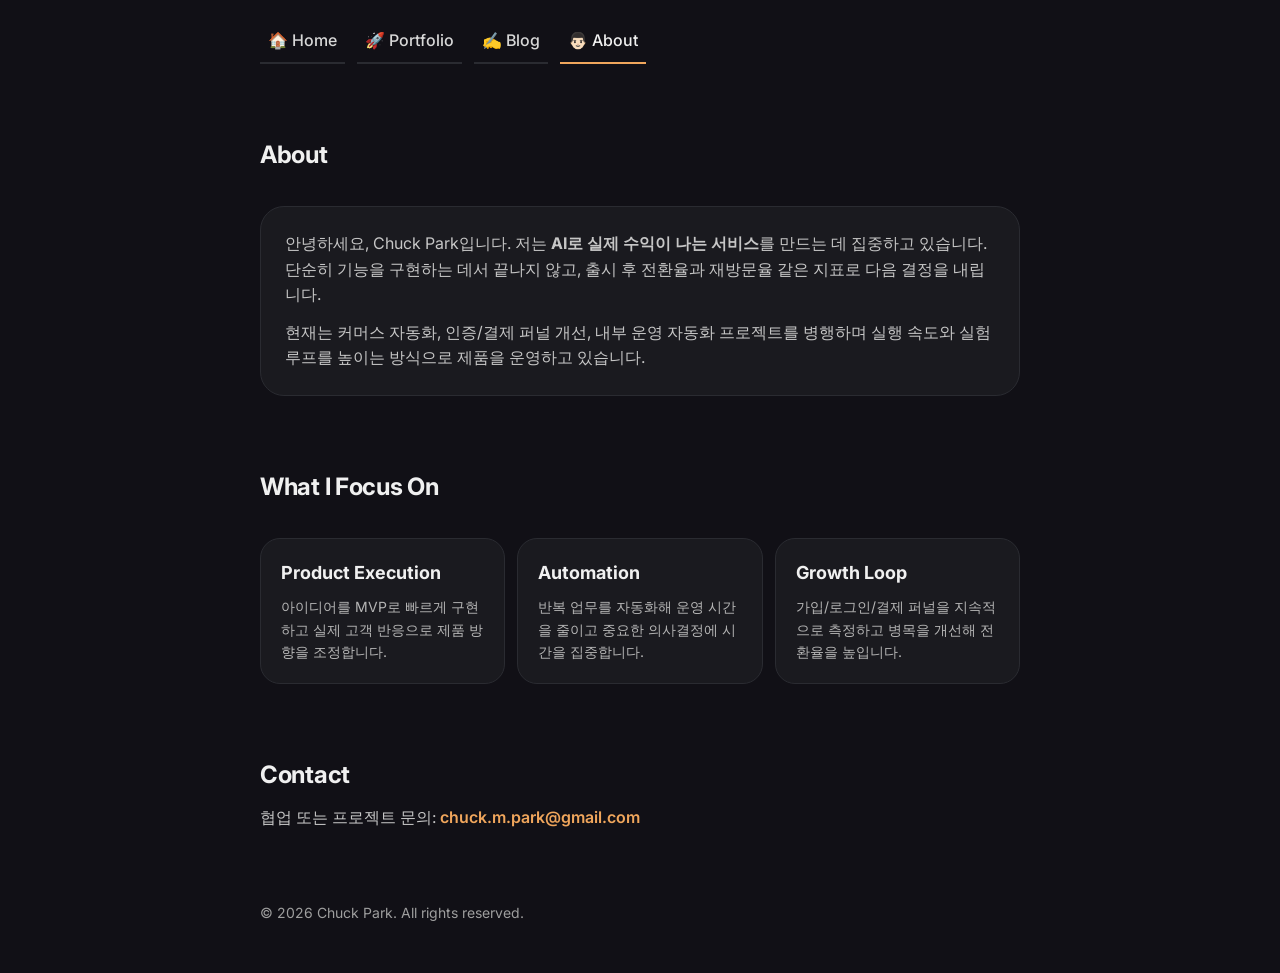
==== about.html @ 830f3691 "fix: simplify about and portfolio layout" ====
<!doctype html>
<html lang="ko">
  <head>
    <meta charset="UTF-8" />
    <meta name="viewport" content="width=device-width, initial-scale=1.0" />
    <title>About — Chuck Park</title>
    <meta name="description" content="Chuck Park 소개 페이지" />

    <link rel="preconnect" href="https://fonts.gstatic.com" />
    <link rel="preload" href="https://fonts.googleapis.com/css2?family=Inter:wght@400;500;600;700&display=swap" as="style" />
    <link href="https://fonts.googleapis.com/css2?family=Inter:wght@400;500;600;700&display=swap" rel="stylesheet" />
    <link rel="stylesheet" href="./styles.css" />
  </head>

  <body class="page-content-only">
    <div class="global-cover">
      <img src="./assets/cover-seoul.jpg" alt="cover" />
    </div>

    <div class="global-content">
      <section class="author">
        <div class="container">
          <div class="author-box">
            <div class="author-info">
              <div class="author-meta">
                <a class="author-avatar" href="./about.html">
                  <img src="./assets/profile.jpg" alt="Chuck Park" />
                </a>
                <h1 class="author-name">Chuck Park</h1>
                <span class="author-role">AI Product Builder</span>
              </div>
            </div>
            <p class="author-bio">
              AI로 제품을 빠르게 만들고, 사용자 반응을 바탕으로 지속적으로 개선합니다. 운영 자동화, 데이터 기반 실험을 중심으로 실제 서비스 운영 경험을 기록합니다.
            </p>
          </div>
        </div>
      </section>

      <header class="header">
        <div class="container">
          <nav class="main-nav">
            <ul class="nav-list">
              <li><a href="./index.html">🏠 Home</a></li>
              <li><a href="./portfolio.html">🚀 Portfolio</a></li>
              <li><a href="./blog.html">✍️ Blog</a></li>
              <li><a class="active" href="./about.html">👨🏻 About</a></li>
            </ul>
          </nav>
        </div>
      </header>

      <main class="content about-page">
        <section class="section">
          <div class="container">
            <div class="section-info">
              <div class="section-head">
                <h2 class="section-title">About</h2>
              </div>
            </div>

            <div class="about-section">
              <p>
                안녕하세요, Chuck Park입니다. 저는 <strong>AI로 실제 수익이 나는 서비스</strong>를 만드는 데 집중하고 있습니다.
                단순히 기능을 구현하는 데서 끝나지 않고, 출시 후 전환율과 재방문율 같은 지표로 다음 결정을 내립니다.
              </p>
              <p>
                현재는 커머스 자동화, 인증/결제 퍼널 개선, 내부 운영 자동화 프로젝트를 병행하며
                실행 속도와 실험 루프를 높이는 방식으로 제품을 운영하고 있습니다.
              </p>
            </div>
          </div>
        </section>

        <section class="section">
          <div class="container">
            <div class="section-info">
              <div class="section-head">
                <h2 class="section-title">What I Focus On</h2>
              </div>
            </div>

            <div class="about-grid">
              <article class="about-card">
                <h3>Product Execution</h3>
                <p>아이디어를 MVP로 빠르게 구현하고 실제 고객 반응으로 제품 방향을 조정합니다.</p>
              </article>

              <article class="about-card">
                <h3>Automation</h3>
                <p>반복 업무를 자동화해 운영 시간을 줄이고 중요한 의사결정에 시간을 집중합니다.</p>
              </article>

              <article class="about-card">
                <h3>Growth Loop</h3>
                <p>가입/로그인/결제 퍼널을 지속적으로 측정하고 병목을 개선해 전환율을 높입니다.</p>
              </article>
            </div>
          </div>
        </section>

        <section class="section contact">
          <div class="container">
            <h2 class="section-title">Contact</h2>
            <p>협업 또는 프로젝트 문의: <a href="mailto:chuck.m.park@gmail.com">chuck.m.park@gmail.com</a></p>
          </div>
        </section>
      </main>

      <footer class="footer">
        <div class="container">
          <p>© <span id="year"></span> Chuck Park. All rights reserved.</p>
        </div>
      </footer>
    </div>

    <script>
      document.getElementById('year').textContent = new Date().getFullYear();
    </script>
  </body>
</html>
---- styles.css ----
:root {
  --primary: #f0a65c;
  --white: #f0f0f0;
  --bg: #111016;
  --bg-alt: #1a1a1f;
  --line: #2a2b31;
  --text: #f0f0f0;
  --muted: #9e9e9e;
}

* { box-sizing: border-box; }

body {
  margin: 0;
  font-family: Inter, -apple-system, BlinkMacSystemFont, "Segoe UI", sans-serif;
  font-size: 16px;
  line-height: 1.6;
  color: var(--text);
  background: var(--bg);
}

.container {
  max-width: 792px;
  margin: 0 auto;
  padding: 0 16px;
}

a {
  color: inherit;
  text-decoration: none;
  transition: .2s ease;
}

a:hover { opacity: .86; }

.global-cover {
  background: var(--bg-alt);
}

.global-cover img {
  width: 100%;
  height: 320px;
  object-fit: cover;
  display: block;
  filter: saturate(.9) brightness(.82);
}

.global-content { background: var(--bg); }

.page-content-only .global-cover,
.page-content-only .author {
  display: none;
}

.page-content-only .header {
  padding-top: 20px;
}

.page-content-only .content {
  margin-top: 8px;
}

.author {
  position: relative;
  margin-top: -64px;
}

.author-box {
  border: 1px solid var(--line);
  border-radius: 24px;
  padding: 24px;
  background: var(--bg-alt);
}

.author-info {
  display: flex;
  justify-content: space-between;
  align-items: flex-end;
  gap: 12px;
  margin-bottom: 16px;
}

.author-avatar {
  width: 128px;
  height: 128px;
  border-radius: 50%;
  border: 4px solid var(--bg-alt);
  display: block;
  overflow: hidden;
  margin-bottom: 12px;
  background: var(--bg);
}

.author-avatar img {
  width: 100%;
  height: 100%;
  object-fit: cover;
  display: block;
}

.author-name {
  font-size: 28px;
  line-height: 1.2;
  margin: 0 0 4px;
}

.author-role {
  color: var(--muted);
  font-weight: 500;
}

.author-bio {
  margin: 0;
  color: #c3c3c3;
}

.cta-button {
  border: 1px solid var(--line);
  border-radius: 8px;
  padding: 12px 20px;
  font-weight: 500;
  white-space: nowrap;
  background: #15151a;
}

.cta-button:hover { background: #202025; }

.header {
  padding-top: 32px;
}

.main-nav {
  overflow-x: auto;
  -ms-overflow-style: none;
  scrollbar-width: none;
}

.main-nav::-webkit-scrollbar { display: none; }

.nav-list {
  list-style: none;
  margin: 0;
  padding: 0;
  display: flex;
  gap: 12px;
  min-width: max-content;
}

.nav-list a {
  display: block;
  padding: 8px;
  border-bottom: 2px solid var(--line);
  font-size: 16px;
  font-weight: 500;
  color: #d8d8d8;
}

.nav-list a:hover,
.nav-list a.active {
  border-color: var(--primary);
  color: var(--white);
}

.content {
  margin-top: 16px;
}

.section {
  margin: 80px 0;
}

.section-info {
  margin-bottom: 32px;
}

.section-head {
  display: flex;
  justify-content: space-between;
  align-items: center;
  gap: 12px;
}

.section-title {
  margin: 0;
  font-size: 24px;
  letter-spacing: -0.3px;
}

.section-link {
  font-size: 16px;
  color: #b5b5b5;
}

.project-grid {
  display: grid;
  grid-template-columns: repeat(2, minmax(0, 1fr));
  gap: 16px;
}

.project-card {
  position: relative;
  border: 1px solid var(--line);
  border-radius: 24px;
  padding: 24px;
  transition: .2s ease;
  background: var(--bg-alt);
}

.project-card-link {
  position: absolute;
  inset: 0;
  border-radius: inherit;
  z-index: 3;
}

.project-card:hover {
  background: #202025;
  transform: translateY(-2px);
}

.project-info h3 {
  margin: 0 0 8px;
  font-size: 18px;
  line-height: 1.35;
}

.project-info p {
  margin: 0;
  font-size: 14px;
  color: #b5b5b5;
}

.project-image {
  margin-top: 20px;
  border-radius: 8px;
  overflow: hidden;
  aspect-ratio: 16/9;
  background: var(--bg);
}

.project-image img {
  width: 100%;
  height: 100%;
  object-fit: cover;
  display: block;
}

.project-image--contain {
  background: #ffffff;
}

.project-image--contain img {
  object-fit: contain;
  object-position: center;
  padding: 6px;
}

.testimonials {
  overflow: hidden;
}

.testimonial-row {
  display: grid;
  grid-template-columns: repeat(3, minmax(0, 1fr));
  gap: 12px;
}

.testimonial-item {
  border-radius: 24px;
  box-shadow: 0 20px 62px rgba(0,0,0,.25);
  padding: 24px;
  background: var(--bg-alt);
  border: 1px solid var(--line);
}

.quote {
  margin: 0 0 16px;
  color: #c6c6c6;
}

.client {
  font-size: 14px;
  color: #9b9b9b;
  font-weight: 500;
}

.article-list {
  display: grid;
  gap: 12px;
}

.feed-status {
  margin: 10px 2px 0;
  font-size: 14px;
  color: #9d9d9d;
}

.feed-status a {
  color: var(--primary);
  font-weight: 600;
}

.article-small {
  border: 1px solid var(--line);
  border-radius: 24px;
  padding: 22px;
  transition: .2s ease;
  background: var(--bg-alt);
}

.article-small:hover { background: #202025; }

.article-small h3 {
  margin: 0 0 8px;
  font-size: 18px;
  line-height: 1.35;
}

.article-small p {
  margin: 0;
  color: #b5b5b5;
  font-size: 14px;
}

.article-meta {
  margin-top: 10px;
  font-size: 13px;
  color: #8e8e8e;
}

.subscribe-box {
  border: 1px solid var(--line);
  border-radius: 24px;
  padding: 24px;
  background: var(--bg-alt);
}

.subscribe-box .section-title {
  font-size: 18px;
  line-height: 1.45;
  letter-spacing: -0.1px;
  margin-bottom: 14px;
  color: #e8e8e8;
}

.subscribe-description {
  margin: 10px 0 16px;
  color: #c6c6c6;
}

.subscribe-form {
  display: flex;
  gap: 10px;
  margin-top: 8px;
}

.subscribe-input {
  flex: 1;
  min-width: 0;
  border: 1px solid var(--line);
  border-radius: 8px;
  background: #15151a;
  color: var(--text);
  padding: 12px 14px;
  font-size: 14px;
}

.subscribe-input::placeholder {
  color: #8e8e8e;
}

.subscribe-button {
  border: 1px solid var(--primary);
  background: var(--primary);
  color: #1a1a1a;
  font-weight: 700;
  border-radius: 8px;
  padding: 12px 16px;
  font-size: 14px;
  cursor: pointer;
}

.subscribe-button:hover {
  filter: brightness(1.05);
}

.subscribe-privacy {
  margin: 12px 0 8px;
  font-size: 13px;
  color: #9f9f9f;
}

.subscribe-rss {
  margin: 0;
  font-size: 14px;
}

.subscribe-rss a {
  color: var(--primary);
  font-weight: 600;
}

.screen-reader-text {
  position: absolute !important;
  width: 1px;
  height: 1px;
  padding: 0;
  margin: -1px;
  overflow: hidden;
  clip: rect(0, 0, 0, 0);
  border: 0;
}

.about-page .section {
  margin: 72px 0;
}

.about-section {
  border: 1px solid var(--line);
  border-radius: 24px;
  padding: 24px;
  background: var(--bg-alt);
}

.about-section p {
  margin: 0 0 12px;
  color: #c6c6c6;
}

.about-section p:last-child {
  margin-bottom: 0;
}

.about-grid {
  display: grid;
  grid-template-columns: repeat(3, minmax(0, 1fr));
  gap: 12px;
}

.about-card {
  border: 1px solid var(--line);
  border-radius: 20px;
  padding: 20px;
  background: var(--bg-alt);
}

.about-card h3 {
  margin: 0 0 8px;
  font-size: 18px;
}

.about-card p {
  margin: 0;
  font-size: 14px;
  color: #b5b5b5;
}

.contact p { margin-top: 10px; color: #c6c6c6; }
.contact a { color: var(--primary); font-weight: 600; }

.footer {
  margin: 48px 0;
  color: var(--muted);
  font-size: 14px;
}

.footer-inner {
  display: flex;
  align-items: center;
  justify-content: space-between;
  gap: 12px;
}

.footer p { margin: 0; }

.footer-rss {
  width: 34px;
  height: 34px;
  display: inline-flex;
  align-items: center;
  justify-content: center;
  border: 1px solid var(--line);
  border-radius: 50%;
  color: #a8a8a8;
  background: var(--bg-alt);
}

.footer-rss svg {
  width: 18px;
  height: 18px;
  fill: currentColor;
}

.footer-rss:hover {
  color: var(--primary);
  border-color: var(--primary);
}

@media (max-width: 900px) {
  .project-grid { grid-template-columns: 1fr; }
  .testimonial-row { grid-template-columns: 1fr; }
  .about-grid { grid-template-columns: 1fr; }
}

@media (max-width: 576px) {
  .global-cover img { height: 210px; }
  .author { margin-top: -44px; }
  .author-box { padding: 20px; border-radius: 16px; }
  .author-info { flex-direction: column; align-items: flex-start; }
  .author-avatar { width: 108px; height: 108px; }
  .author-name { font-size: 24px; }
  .section { margin: 60px 0; }
  .section-title { font-size: 20px; }
  .project-card,
  .testimonial-item,
  .article-small,
  .subscribe-box { border-radius: 16px; padding: 20px; }

  .subscribe-form {
    flex-direction: column;
  }

  .subscribe-button {
    width: 100%;
  }

  .footer-inner {
    flex-direction: column;
    align-items: flex-start;
  }
}
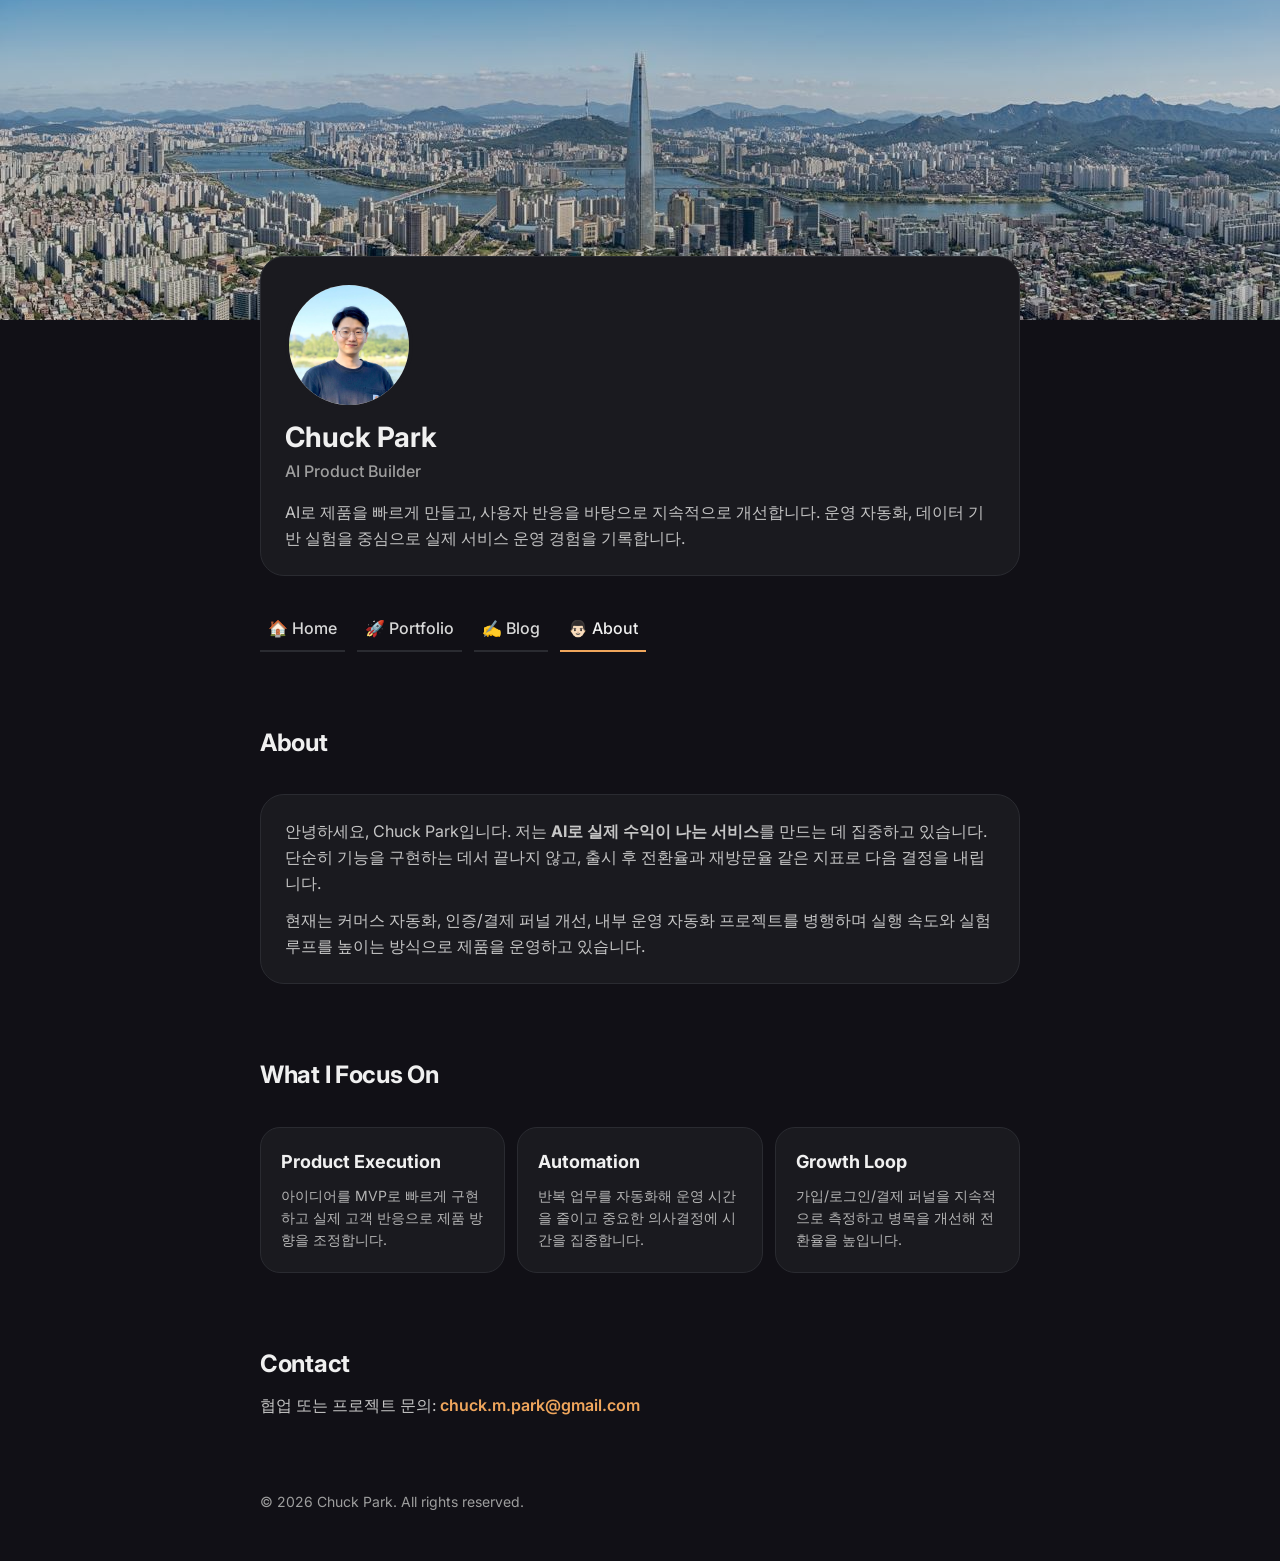
==== commit 276086f5: "feat: switch home navigation to tabbed sections" ====
--- a/about.html
+++ b/about.html
@@ -12,7 +12,7 @@
     <link rel="stylesheet" href="./styles.css" />
   </head>
 
-  <body class="page-content-only">
+  <body>
     <div class="global-cover">
       <img src="./assets/cover-seoul.jpg" alt="cover" />
     </div>
--- a/styles.css
+++ b/styles.css
@@ -46,19 +46,6 @@
 }
 
 .global-content { background: var(--bg); }
-
-.page-content-only .global-cover,
-.page-content-only .author {
-  display: none;
-}
-
-.page-content-only .header {
-  padding-top: 20px;
-}
-
-.page-content-only .content {
-  margin-top: 8px;
-}
 
 .author {
   position: relative;
@@ -163,6 +150,14 @@
 
 .content {
   margin-top: 16px;
+}
+
+.tab-panel[hidden] {
+  display: none !important;
+}
+
+.tab-panel .section:first-child {
+  margin-top: 0;
 }
 
 .section {
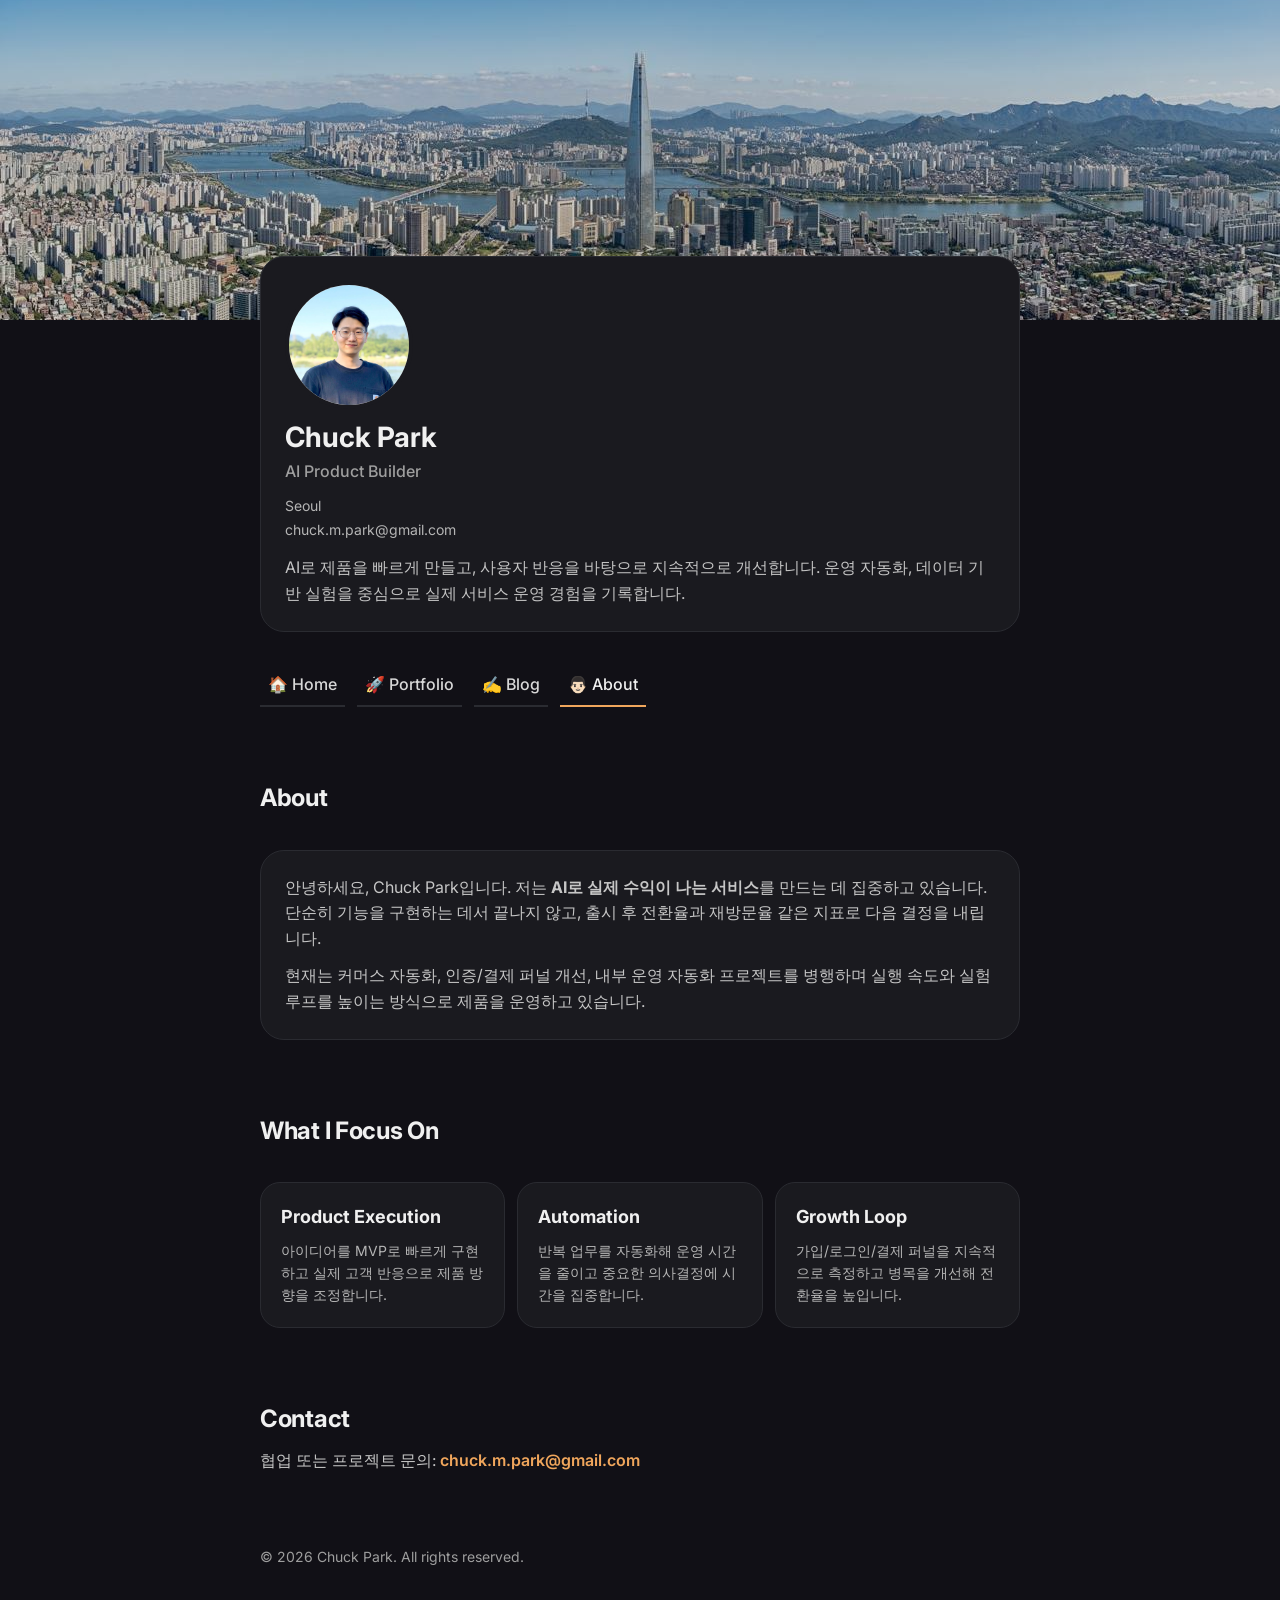
==== commit c14e1bc7: "feat: add author location and email metadata" ====
--- a/about.html
+++ b/about.html
@@ -28,6 +28,10 @@
                 </a>
                 <h1 class="author-name">Chuck Park</h1>
                 <span class="author-role">AI Product Builder</span>
+                <div class="author-details">
+                  <span class="author-detail">Seoul</span>
+                  <a class="author-detail author-detail-link" href="mailto:chuck.m.park@gmail.com">chuck.m.park@gmail.com</a>
+                </div>
               </div>
             </div>
             <p class="author-bio">
--- a/styles.css
+++ b/styles.css
@@ -96,6 +96,27 @@
   font-weight: 500;
 }
 
+.author-details {
+  display: flex;
+  flex-direction: column;
+  gap: 4px;
+  margin-top: 12px;
+}
+
+.author-detail {
+  color: #b5b5b5;
+  font-size: 14px;
+  line-height: 1.4;
+}
+
+.author-detail-link {
+  width: fit-content;
+}
+
+.author-detail-link:hover {
+  color: var(--white);
+}
+
 .author-bio {
   margin: 0;
   color: #c3c3c3;
@@ -157,7 +178,7 @@
 }
 
 .tab-panel .section:first-child {
-  margin-top: 0;
+  margin-top: 64px;
 }
 
 .section {
@@ -173,6 +194,11 @@
   justify-content: space-between;
   align-items: center;
   gap: 12px;
+}
+
+.tab-panel-link-row {
+  justify-content: flex-end;
+  margin-bottom: 20px;
 }
 
 .section-title {
@@ -323,89 +349,6 @@
   color: #8e8e8e;
 }
 
-.subscribe-box {
-  border: 1px solid var(--line);
-  border-radius: 24px;
-  padding: 24px;
-  background: var(--bg-alt);
-}
-
-.subscribe-box .section-title {
-  font-size: 18px;
-  line-height: 1.45;
-  letter-spacing: -0.1px;
-  margin-bottom: 14px;
-  color: #e8e8e8;
-}
-
-.subscribe-description {
-  margin: 10px 0 16px;
-  color: #c6c6c6;
-}
-
-.subscribe-form {
-  display: flex;
-  gap: 10px;
-  margin-top: 8px;
-}
-
-.subscribe-input {
-  flex: 1;
-  min-width: 0;
-  border: 1px solid var(--line);
-  border-radius: 8px;
-  background: #15151a;
-  color: var(--text);
-  padding: 12px 14px;
-  font-size: 14px;
-}
-
-.subscribe-input::placeholder {
-  color: #8e8e8e;
-}
-
-.subscribe-button {
-  border: 1px solid var(--primary);
-  background: var(--primary);
-  color: #1a1a1a;
-  font-weight: 700;
-  border-radius: 8px;
-  padding: 12px 16px;
-  font-size: 14px;
-  cursor: pointer;
-}
-
-.subscribe-button:hover {
-  filter: brightness(1.05);
-}
-
-.subscribe-privacy {
-  margin: 12px 0 8px;
-  font-size: 13px;
-  color: #9f9f9f;
-}
-
-.subscribe-rss {
-  margin: 0;
-  font-size: 14px;
-}
-
-.subscribe-rss a {
-  color: var(--primary);
-  font-weight: 600;
-}
-
-.screen-reader-text {
-  position: absolute !important;
-  width: 1px;
-  height: 1px;
-  padding: 0;
-  margin: -1px;
-  overflow: hidden;
-  clip: rect(0, 0, 0, 0);
-  border: 0;
-}
-
 .about-page .section {
   margin: 72px 0;
 }
@@ -467,29 +410,6 @@
 }
 
 .footer p { margin: 0; }
-
-.footer-rss {
-  width: 34px;
-  height: 34px;
-  display: inline-flex;
-  align-items: center;
-  justify-content: center;
-  border: 1px solid var(--line);
-  border-radius: 50%;
-  color: #a8a8a8;
-  background: var(--bg-alt);
-}
-
-.footer-rss svg {
-  width: 18px;
-  height: 18px;
-  fill: currentColor;
-}
-
-.footer-rss:hover {
-  color: var(--primary);
-  border-color: var(--primary);
-}
 
 @media (max-width: 900px) {
   .project-grid { grid-template-columns: 1fr; }
@@ -508,16 +428,7 @@
   .section-title { font-size: 20px; }
   .project-card,
   .testimonial-item,
-  .article-small,
-  .subscribe-box { border-radius: 16px; padding: 20px; }
-
-  .subscribe-form {
-    flex-direction: column;
-  }
-
-  .subscribe-button {
-    width: 100%;
-  }
+  .article-small { border-radius: 16px; padding: 20px; }
 
   .footer-inner {
     flex-direction: column;
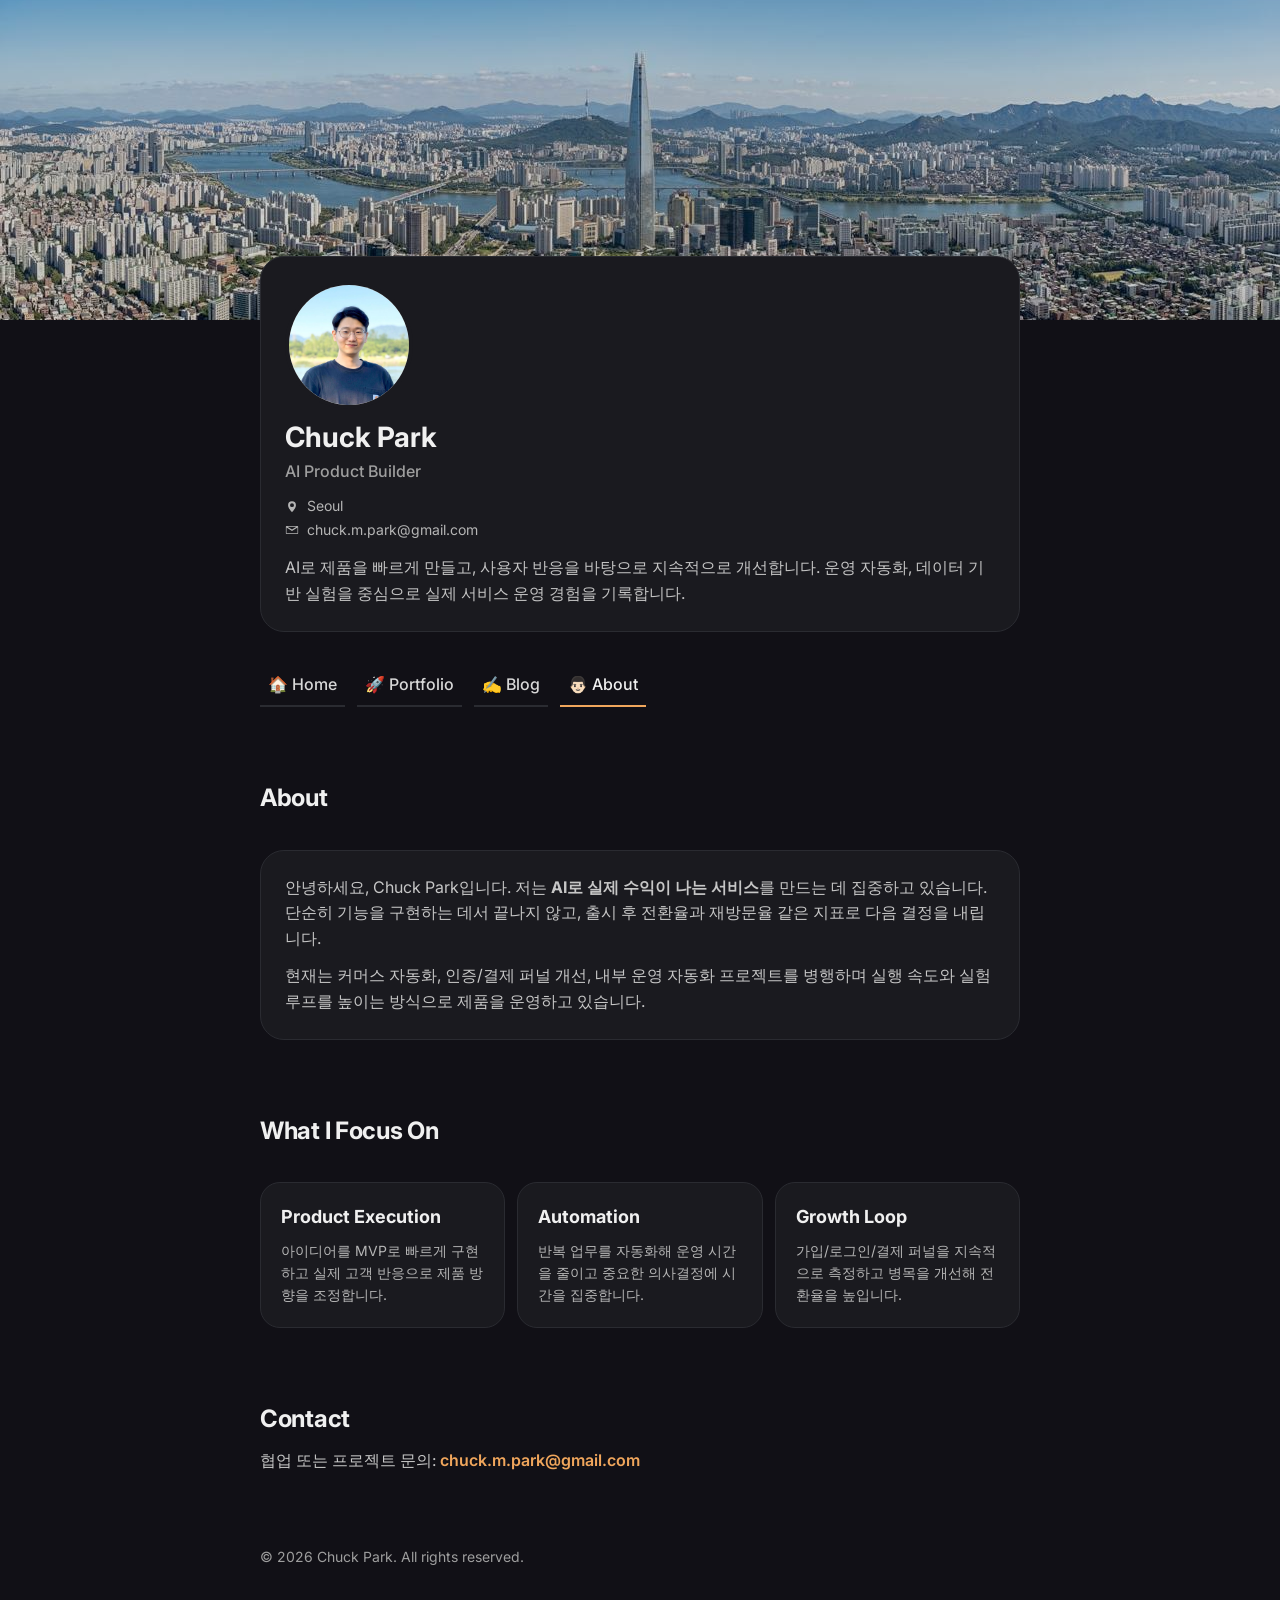
==== commit 0293fd32: "feat: add icons to author metadata" ====
--- a/about.html
+++ b/about.html
@@ -29,8 +29,18 @@
                 <h1 class="author-name">Chuck Park</h1>
                 <span class="author-role">AI Product Builder</span>
                 <div class="author-details">
-                  <span class="author-detail">Seoul</span>
-                  <a class="author-detail author-detail-link" href="mailto:chuck.m.park@gmail.com">chuck.m.park@gmail.com</a>
+                  <span class="author-detail">
+                    <svg class="author-detail-icon" viewBox="0 0 16 16" aria-hidden="true" focusable="false">
+                      <path d="M8 15s4.5-4.2 4.5-8A4.5 4.5 0 1 0 3.5 7c0 3.8 4.5 8 4.5 8Zm0-5.75A2.25 2.25 0 1 1 8 4.75a2.25 2.25 0 0 1 0 4.5Z" fill="currentColor"/>
+                    </svg>
+                    <span>Seoul</span>
+                  </span>
+                  <a class="author-detail author-detail-link" href="mailto:chuck.m.park@gmail.com">
+                    <svg class="author-detail-icon" viewBox="0 0 16 16" aria-hidden="true" focusable="false">
+                      <path d="M1.75 3.5h12.5c.41 0 .75.34.75.75v7.5a.75.75 0 0 1-.75.75H1.75A.75.75 0 0 1 1 11.75v-7.5c0-.41.34-.75.75-.75Zm0 1.55v6.7h12.5v-6.7L8.44 8.86a.75.75 0 0 1-.88 0L1.75 5.05Zm11.36-.8H2.89L8 7.56l5.11-3.31Z" fill="currentColor"/>
+                    </svg>
+                    <span>chuck.m.park@gmail.com</span>
+                  </a>
                 </div>
               </div>
             </div>
--- a/styles.css
+++ b/styles.css
@@ -104,9 +104,18 @@
 }
 
 .author-detail {
+  display: inline-flex;
+  align-items: center;
+  gap: 8px;
   color: #b5b5b5;
   font-size: 14px;
   line-height: 1.4;
+}
+
+.author-detail-icon {
+  width: 14px;
+  height: 14px;
+  flex: 0 0 14px;
 }
 
 .author-detail-link {
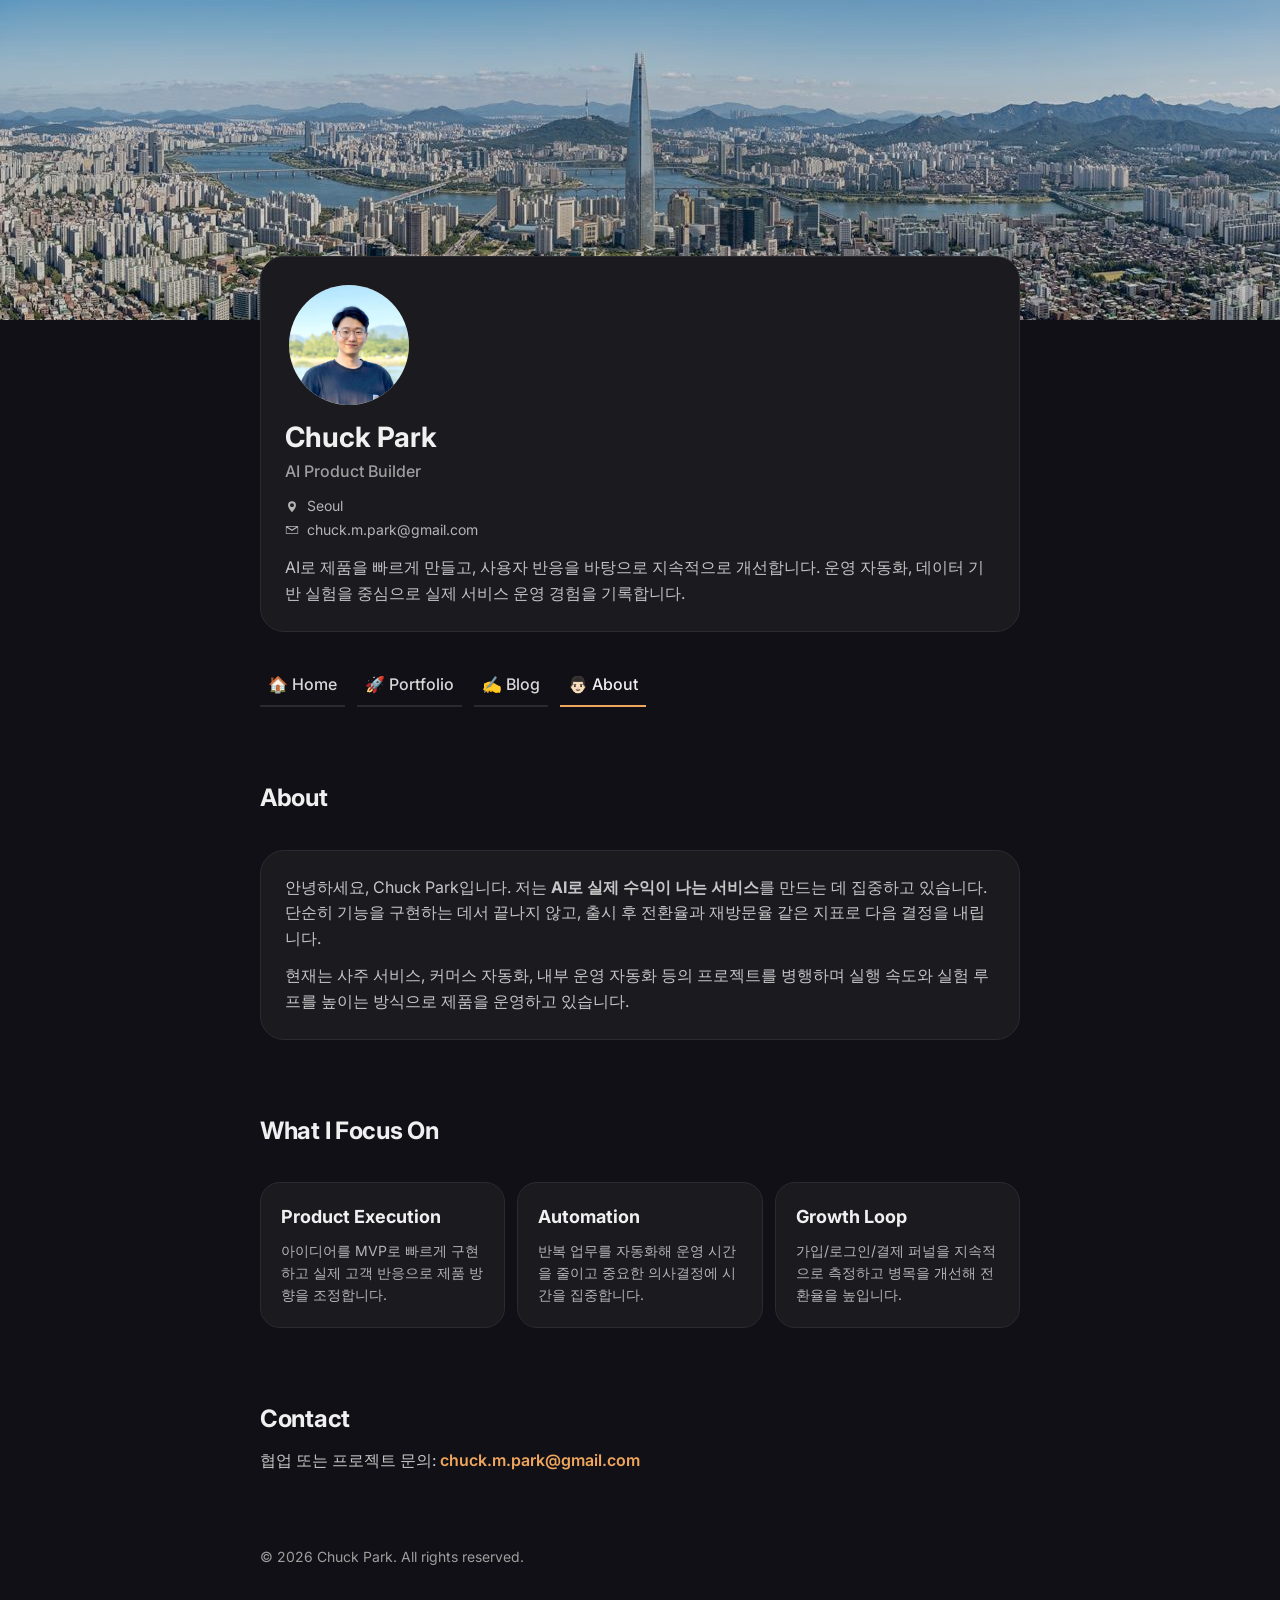
==== commit 268860b6: "fix: update current project description copy" ====
--- a/about.html
+++ b/about.html
@@ -79,7 +79,7 @@
                 단순히 기능을 구현하는 데서 끝나지 않고, 출시 후 전환율과 재방문율 같은 지표로 다음 결정을 내립니다.
               </p>
               <p>
-                현재는 커머스 자동화, 인증/결제 퍼널 개선, 내부 운영 자동화 프로젝트를 병행하며
+                현재는 사주 서비스, 커머스 자동화, 내부 운영 자동화 등의 프로젝트를 병행하며
                 실행 속도와 실험 루프를 높이는 방식으로 제품을 운영하고 있습니다.
               </p>
             </div>
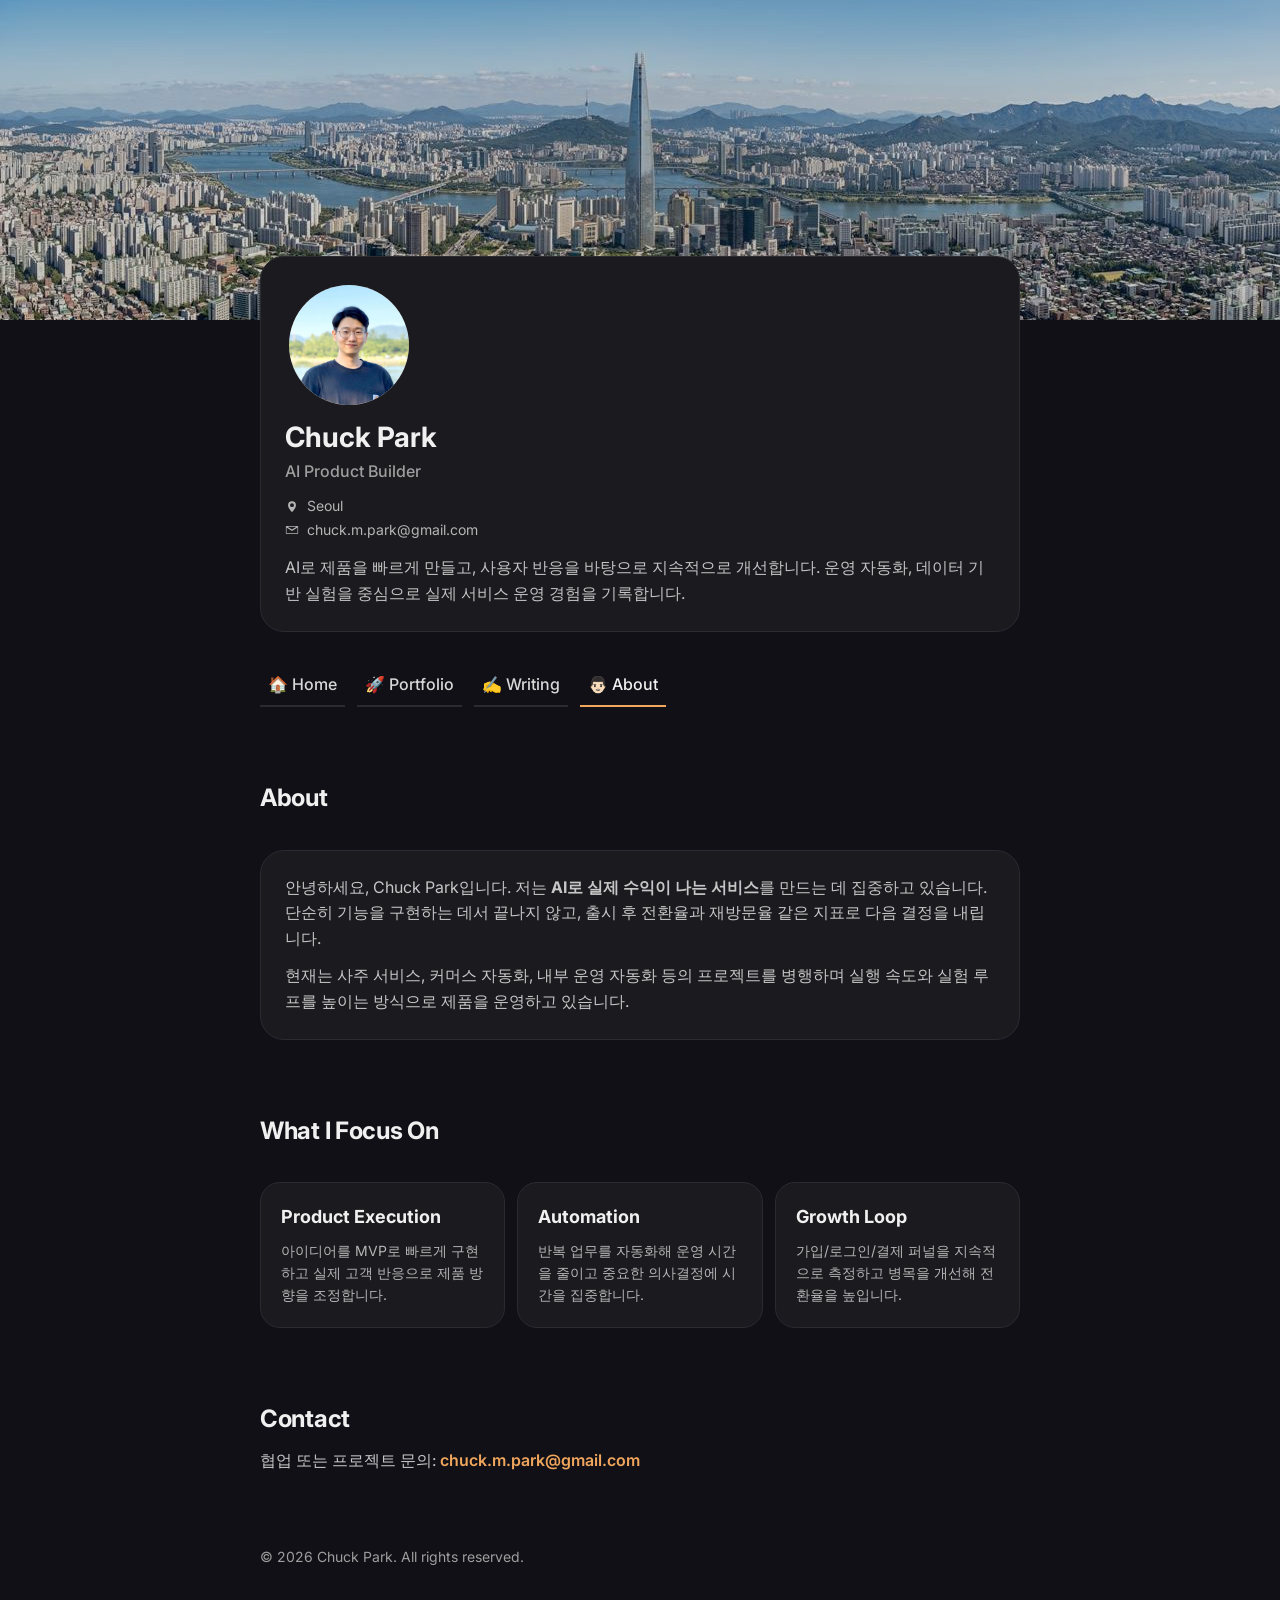
==== commit 16f5b4de: "fix: rename blog labels to writing" ====
--- a/about.html
+++ b/about.html
@@ -57,7 +57,7 @@
             <ul class="nav-list">
               <li><a href="./index.html">🏠 Home</a></li>
               <li><a href="./portfolio.html">🚀 Portfolio</a></li>
-              <li><a href="./blog.html">✍️ Blog</a></li>
+              <li><a href="./blog.html">✍️ Writing</a></li>
               <li><a class="active" href="./about.html">👨🏻 About</a></li>
             </ul>
           </nav>
--- a/styles.css
+++ b/styles.css
@@ -46,6 +46,17 @@
 }
 
 .global-content { background: var(--bg); }
+
+.detail-page .global-cover,
+.detail-page .author,
+.detail-page .header {
+  display: none;
+}
+
+.detail-page .content {
+  margin-top: 0;
+  padding-top: 32px;
+}
 
 .author {
   position: relative;
